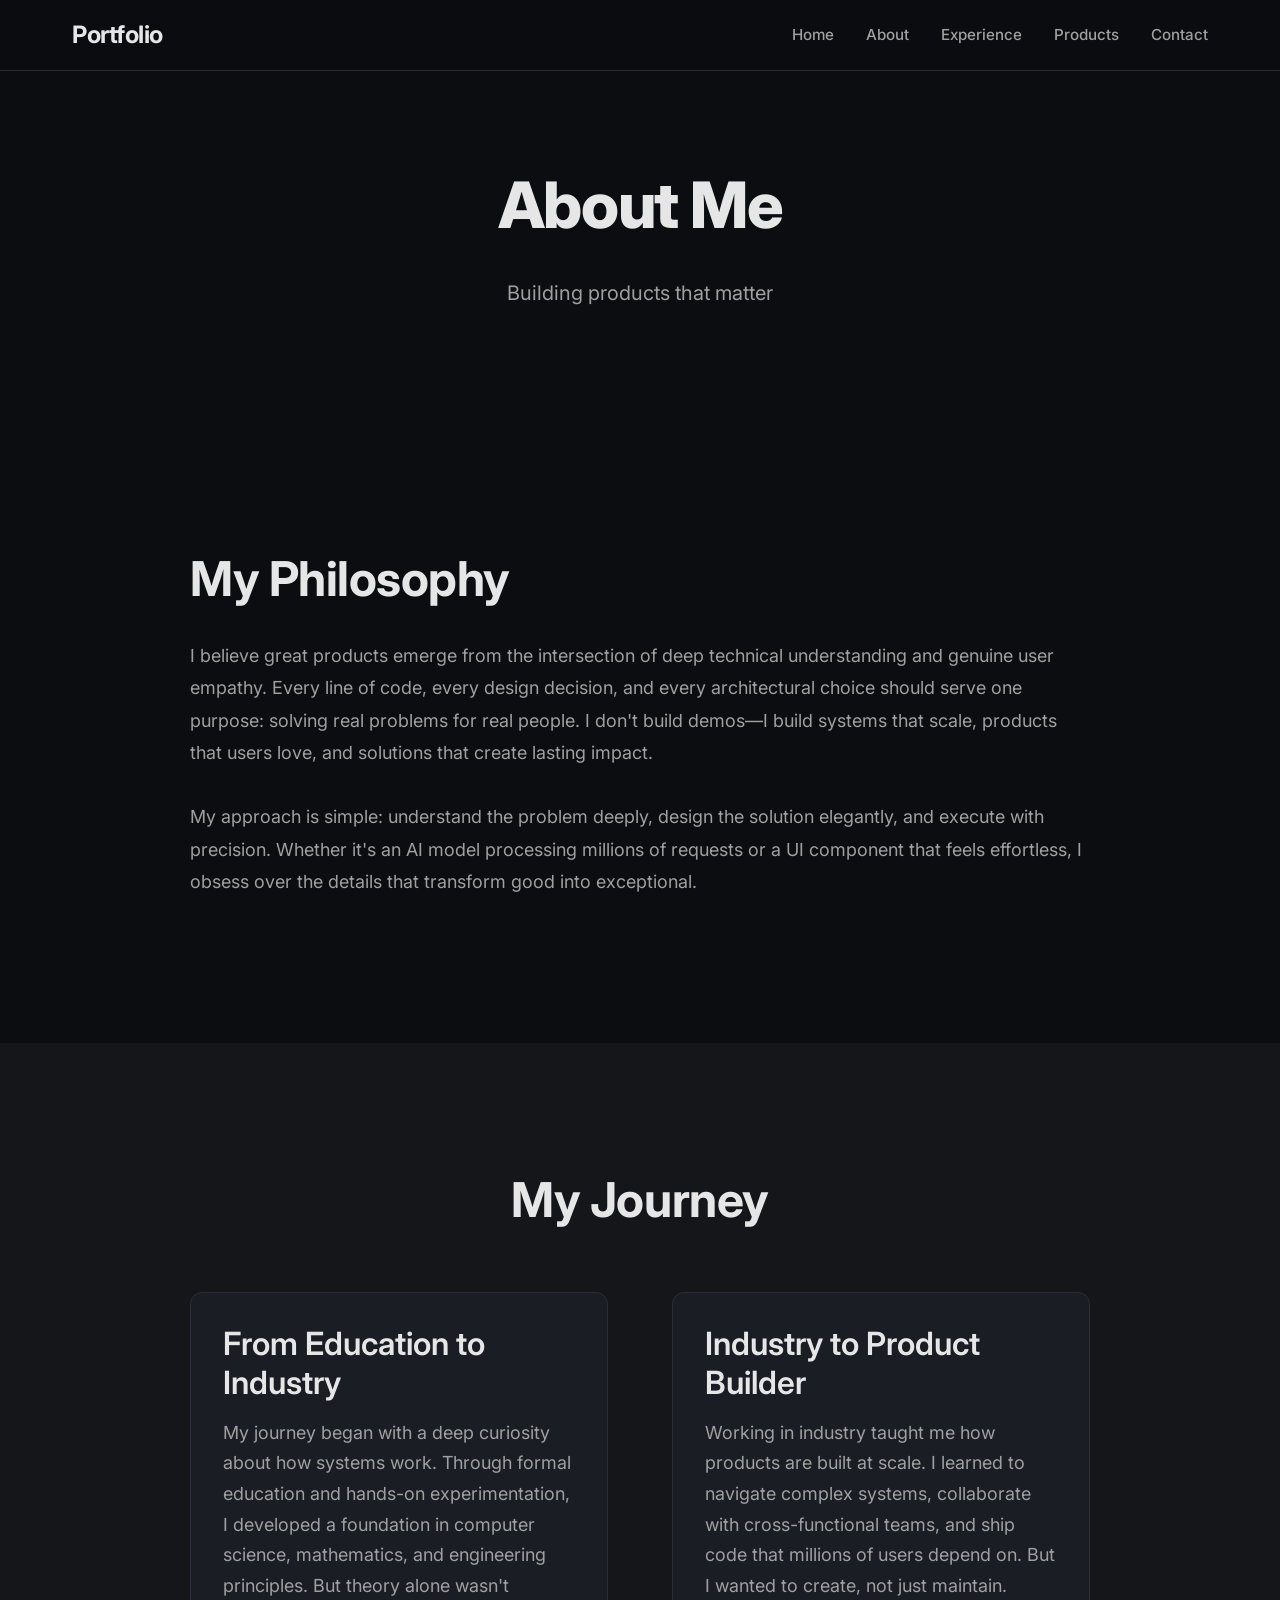
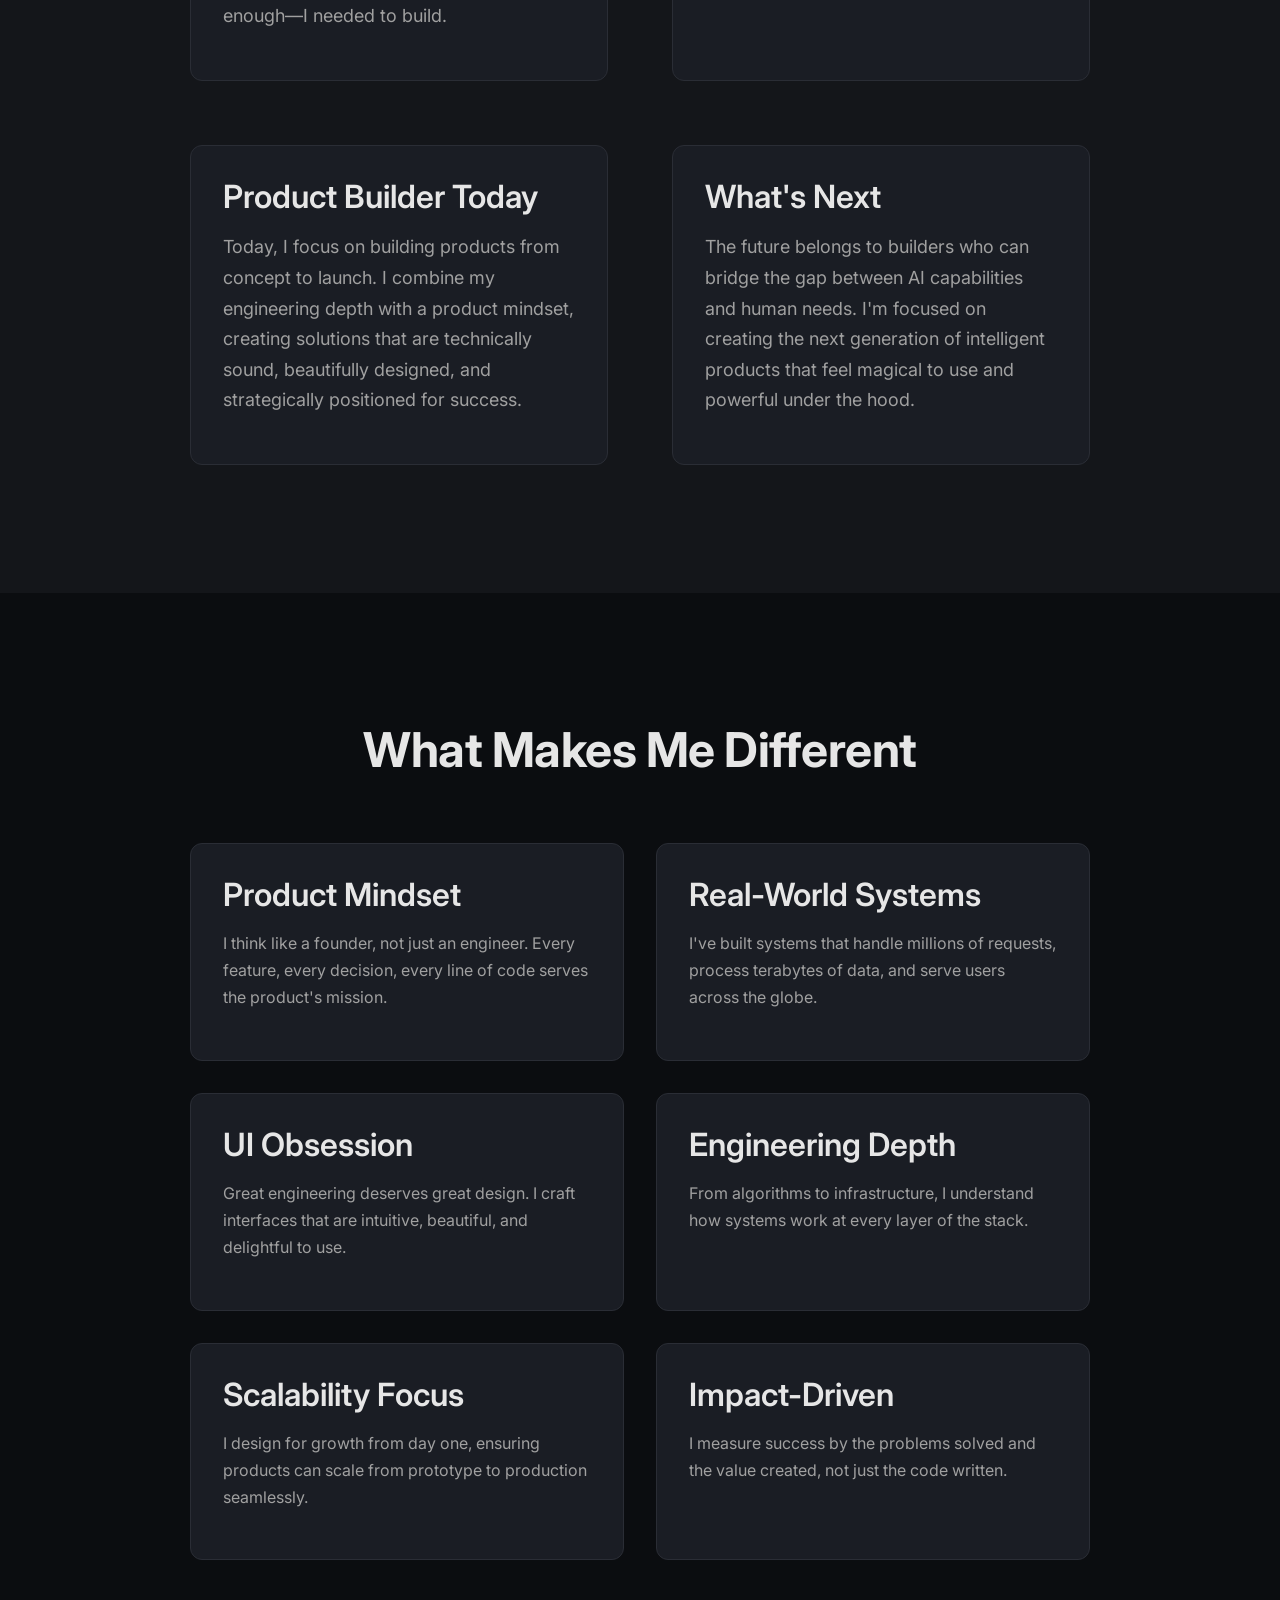
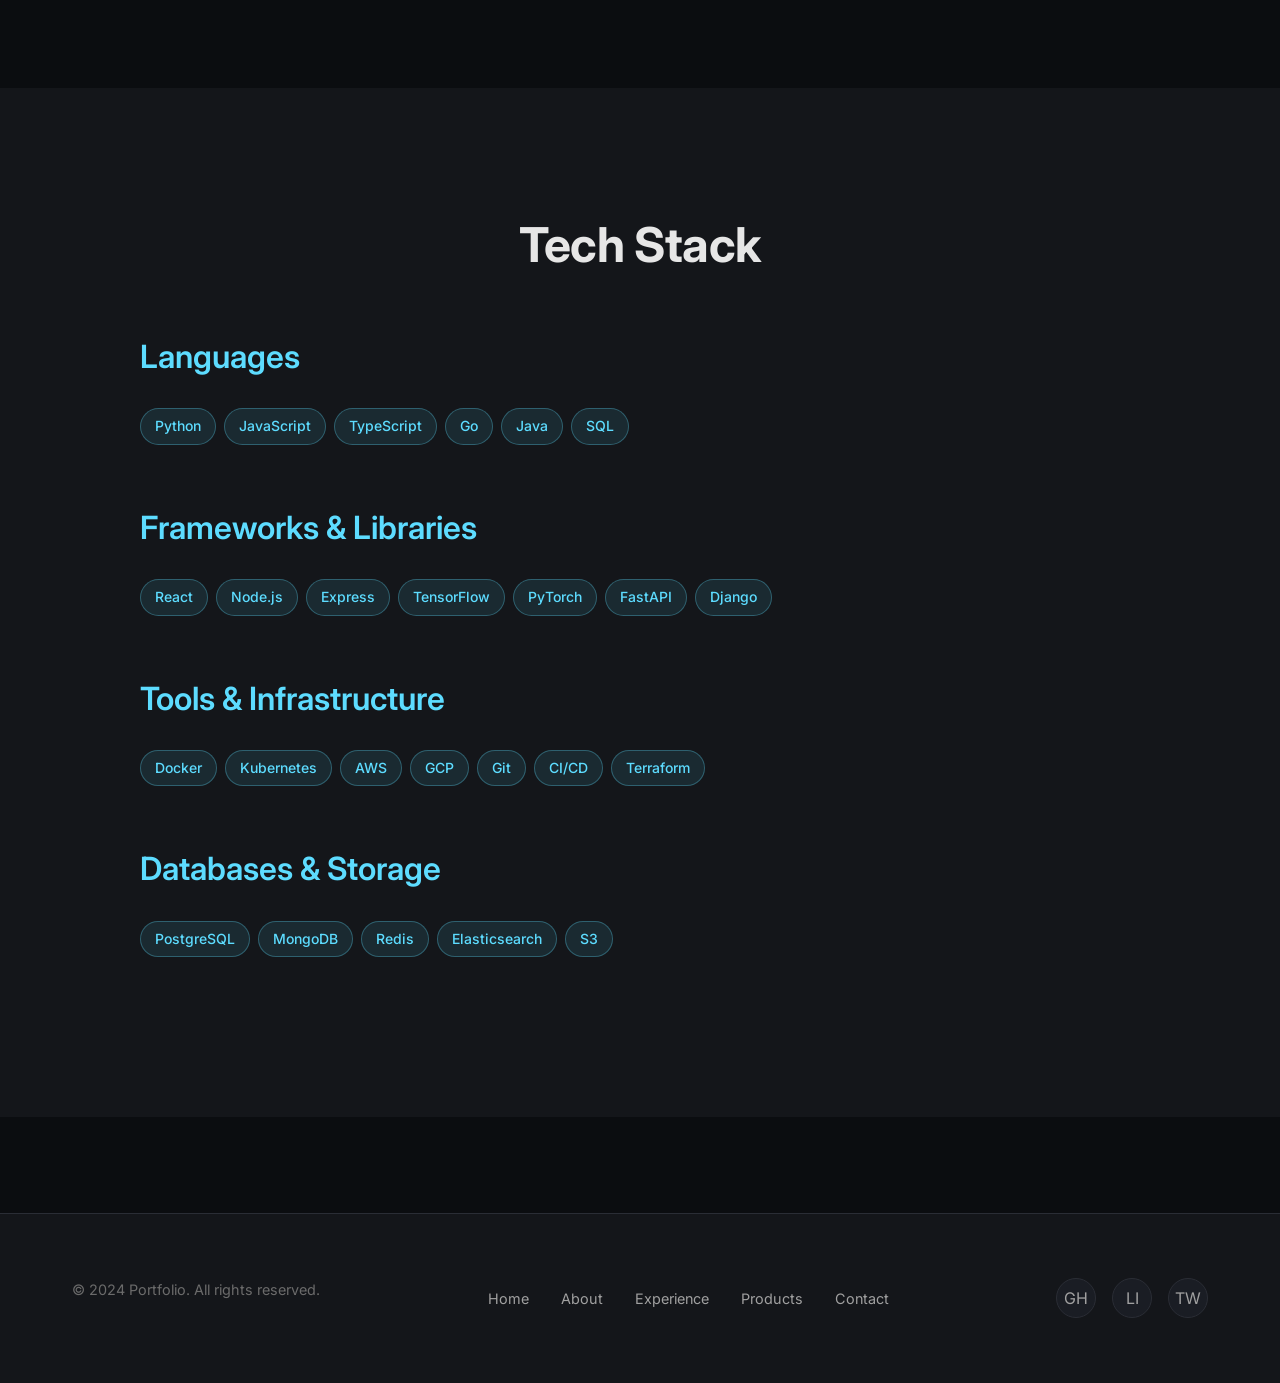
==== about.html @ 1da0c687 "Added MyPortfolio" ====
<!DOCTYPE html>
<html lang="en">
<head>
    <meta charset="UTF-8">
    <meta name="viewport" content="width=device-width, initial-scale=1.0">
    <meta name="description" content="Learn about my journey, philosophy, and what drives me to build exceptional products">
    <title>About Me | Portfolio</title>
    
    <!-- Google Fonts -->
    <link rel="preconnect" href="https://fonts.googleapis.com">
    <link rel="preconnect" href="https://fonts.gstatic.com" crossorigin>
    <link href="https://fonts.googleapis.com/css2?family=Inter:wght@400;500;600;700;800&display=swap" rel="stylesheet">
    
    <!-- CSS -->
    <link rel="stylesheet" href="css/base.css">
    <link rel="stylesheet" href="css/layout.css">
    <link rel="stylesheet" href="css/components.css">
</head>
<body>
    <!-- Navigation -->
    <nav class="navbar">
        <div class="nav-container">
            <a href="index.html" class="logo">Portfolio</a>
            <ul class="nav-links">
                <li><a href="index.html">Home</a></li>
                <li><a href="about.html">About</a></li>
                <li><a href="experience.html">Experience</a></li>
                <li><a href="products.html">Products</a></li>
                <li><a href="contact.html">Contact</a></li>
            </ul>
        </div>
    </nav>

    <!-- Hero -->
    <section style="padding: var(--spacing-xl) 0;">
        <div class="container">
            <div style="max-width: 800px; margin: 0 auto; text-align: center;">
                <h1>About Me</h1>
                <p style="font-size: 1.25rem; margin-top: var(--spacing-md);">Building products that matter</p>
            </div>
        </div>
    </section>

    <!-- Intro -->
    <section>
        <div class="container">
            <div style="max-width: 900px; margin: 0 auto;">
                <h2>My Philosophy</h2>
                <p style="font-size: 1.125rem; line-height: 1.8; margin-top: var(--spacing-md);">
                    I believe great products emerge from the intersection of deep technical understanding and genuine user empathy. Every line of code, every design decision, and every architectural choice should serve one purpose: solving real problems for real people. I don't build demos—I build systems that scale, products that users love, and solutions that create lasting impact.
                </p>
                <p style="font-size: 1.125rem; line-height: 1.8; margin-top: var(--spacing-md);">
                    My approach is simple: understand the problem deeply, design the solution elegantly, and execute with precision. Whether it's an AI model processing millions of requests or a UI component that feels effortless, I obsess over the details that transform good into exceptional.
                </p>
            </div>
        </div>
    </section>

    <!-- Journey -->
    <section style="background-color: var(--bg-secondary);">
        <div class="container">
            <div style="max-width: 900px; margin: 0 auto;">
                <h2 style="text-align: center; margin-bottom: var(--spacing-lg);">My Journey</h2>
                <div class="grid grid-2" style="gap: var(--spacing-lg);">
                    <div class="card">
                        <h3>From Education to Industry</h3>
                        <p style="margin-top: var(--spacing-sm);">My journey began with a deep curiosity about how systems work. Through formal education and hands-on experimentation, I developed a foundation in computer science, mathematics, and engineering principles. But theory alone wasn't enough—I needed to build.</p>
                    </div>
                    <div class="card">
                        <h3>Industry to Product Builder</h3>
                        <p style="margin-top: var(--spacing-sm);">Working in industry taught me how products are built at scale. I learned to navigate complex systems, collaborate with cross-functional teams, and ship code that millions of users depend on. But I wanted to create, not just maintain.</p>
                    </div>
                    <div class="card">
                        <h3>Product Builder Today</h3>
                        <p style="margin-top: var(--spacing-sm);">Today, I focus on building products from concept to launch. I combine my engineering depth with a product mindset, creating solutions that are technically sound, beautifully designed, and strategically positioned for success.</p>
                    </div>
                    <div class="card">
                        <h3>What's Next</h3>
                        <p style="margin-top: var(--spacing-sm);">The future belongs to builders who can bridge the gap between AI capabilities and human needs. I'm focused on creating the next generation of intelligent products that feel magical to use and powerful under the hood.</p>
                    </div>
                </div>
            </div>
        </div>
    </section>

    <!-- What Makes Me Different -->
    <section>
        <div class="container">
            <div style="max-width: 900px; margin: 0 auto;">
                <h2 style="text-align: center; margin-bottom: var(--spacing-lg);">What Makes Me Different</h2>
                <div class="grid grid-3" style="margin-top: var(--spacing-md);">
                    <div class="card">
                        <h3>Product Mindset</h3>
                        <p style="margin-top: var(--spacing-sm); font-size: 1rem;">I think like a founder, not just an engineer. Every feature, every decision, every line of code serves the product's mission.</p>
                    </div>
                    <div class="card">
                        <h3>Real-World Systems</h3>
                        <p style="margin-top: var(--spacing-sm); font-size: 1rem;">I've built systems that handle millions of requests, process terabytes of data, and serve users across the globe.</p>
                    </div>
                    <div class="card">
                        <h3>UI Obsession</h3>
                        <p style="margin-top: var(--spacing-sm); font-size: 1rem;">Great engineering deserves great design. I craft interfaces that are intuitive, beautiful, and delightful to use.</p>
                    </div>
                    <div class="card">
                        <h3>Engineering Depth</h3>
                        <p style="margin-top: var(--spacing-sm); font-size: 1rem;">From algorithms to infrastructure, I understand how systems work at every layer of the stack.</p>
                    </div>
                    <div class="card">
                        <h3>Scalability Focus</h3>
                        <p style="margin-top: var(--spacing-sm); font-size: 1rem;">I design for growth from day one, ensuring products can scale from prototype to production seamlessly.</p>
                    </div>
                    <div class="card">
                        <h3>Impact-Driven</h3>
                        <p style="margin-top: var(--spacing-sm); font-size: 1rem;">I measure success by the problems solved and the value created, not just the code written.</p>
                    </div>
                </div>
            </div>
        </div>
    </section>

    <!-- Tech Stack -->
    <section style="background-color: var(--bg-secondary);">
        <div class="container">
            <div style="max-width: 1000px; margin: 0 auto;">
                <h2 style="text-align: center; margin-bottom: var(--spacing-lg);">Tech Stack</h2>
                
                <div style="margin-bottom: var(--spacing-lg);">
                    <h3 style="margin-bottom: var(--spacing-md); color: var(--accent-primary);">Languages</h3>
                    <div class="badge-group">
                        <span class="badge badge-accent">Python</span>
                        <span class="badge badge-accent">JavaScript</span>
                        <span class="badge badge-accent">TypeScript</span>
                        <span class="badge badge-accent">Go</span>
                        <span class="badge badge-accent">Java</span>
                        <span class="badge badge-accent">SQL</span>
                    </div>
                </div>

                <div style="margin-bottom: var(--spacing-lg);">
                    <h3 style="margin-bottom: var(--spacing-md); color: var(--accent-primary);">Frameworks & Libraries</h3>
                    <div class="badge-group">
                        <span class="badge badge-accent">React</span>
                        <span class="badge badge-accent">Node.js</span>
                        <span class="badge badge-accent">Express</span>
                        <span class="badge badge-accent">TensorFlow</span>
                        <span class="badge badge-accent">PyTorch</span>
                        <span class="badge badge-accent">FastAPI</span>
                        <span class="badge badge-accent">Django</span>
                    </div>
                </div>

                <div style="margin-bottom: var(--spacing-lg);">
                    <h3 style="margin-bottom: var(--spacing-md); color: var(--accent-primary);">Tools & Infrastructure</h3>
                    <div class="badge-group">
                        <span class="badge badge-accent">Docker</span>
                        <span class="badge badge-accent">Kubernetes</span>
                        <span class="badge badge-accent">AWS</span>
                        <span class="badge badge-accent">GCP</span>
                        <span class="badge badge-accent">Git</span>
                        <span class="badge badge-accent">CI/CD</span>
                        <span class="badge badge-accent">Terraform</span>
                    </div>
                </div>

                <div>
                    <h3 style="margin-bottom: var(--spacing-md); color: var(--accent-primary);">Databases & Storage</h3>
                    <div class="badge-group">
                        <span class="badge badge-accent">PostgreSQL</span>
                        <span class="badge badge-accent">MongoDB</span>
                        <span class="badge badge-accent">Redis</span>
                        <span class="badge badge-accent">Elasticsearch</span>
                        <span class="badge badge-accent">S3</span>
                    </div>
                </div>
            </div>
        </div>
    </section>

    <!-- Footer -->
    <footer class="footer">
        <div class="footer-content">
            <p class="footer-text">&copy; 2024 Portfolio. All rights reserved.</p>
            <ul class="footer-links">
                <li><a href="index.html">Home</a></li>
                <li><a href="about.html">About</a></li>
                <li><a href="experience.html">Experience</a></li>
                <li><a href="products.html">Products</a></li>
                <li><a href="contact.html">Contact</a></li>
            </ul>
            <div class="social-icons">
                <a href="#" class="social-icon" aria-label="GitHub">GH</a>
                <a href="#" class="social-icon" aria-label="LinkedIn">LI</a>
                <a href="#" class="social-icon" aria-label="Twitter">TW</a>
            </div>
        </div>
    </footer>
</body>
</html>
---- css/base.css ----
/* ============================================
   BASE STYLES - Reset, Variables, Typography
   ============================================ */

/* CSS Reset */
* {
    margin: 0;
    padding: 0;
    box-sizing: border-box;
}

:root {
    /* Color System */
    --bg-primary: #0b0d10;
    --bg-secondary: #14161a;
    --bg-card: #1a1d24;
    --accent-primary: #5ddcff;
    --accent-hover: #7ee5ff;
    --text-primary: #e6e6e6;
    --text-secondary: #a0a0a0;
    --text-muted: #6b6b6b;
    --border-color: #2a2d35;
    
    /* Typography */
    --font-heading: 'Inter', -apple-system, BlinkMacSystemFont, 'Segoe UI', sans-serif;
    --font-body: 'Inter', -apple-system, BlinkMacSystemFont, 'Segoe UI', sans-serif;
    
    /* Spacing */
    --spacing-xs: 0.5rem;
    --spacing-sm: 1rem;
    --spacing-md: 2rem;
    --spacing-lg: 4rem;
    --spacing-xl: 6rem;
    
    /* Layout */
    --container-max-width: 1200px;
    --section-padding: 8rem 2rem;
    
    /* Transitions */
    --transition-fast: 0.2s ease;
    --transition-base: 0.3s ease;
    --transition-slow: 0.5s ease;
}

/* Typography */
html {
    font-size: 16px;
    scroll-behavior: smooth;
}

body {
    font-family: var(--font-body);
    background-color: var(--bg-primary);
    color: var(--text-primary);
    line-height: 1.6;
    -webkit-font-smoothing: antialiased;
    -moz-osx-font-smoothing: grayscale;
}

h1, h2, h3, h4, h5, h6 {
    font-family: var(--font-heading);
    font-weight: 700;
    line-height: 1.2;
    color: var(--text-primary);
    margin-bottom: var(--spacing-sm);
}

h1 {
    font-size: clamp(2.5rem, 5vw, 4rem);
    font-weight: 800;
    letter-spacing: -0.02em;
}

h2 {
    font-size: clamp(2rem, 4vw, 3rem);
    font-weight: 700;
    letter-spacing: -0.01em;
}

h3 {
    font-size: clamp(1.5rem, 3vw, 2rem);
    font-weight: 600;
}

p {
    font-size: 1.125rem;
    color: var(--text-secondary);
    margin-bottom: var(--spacing-sm);
    line-height: 1.7;
}

a {
    color: var(--accent-primary);
    text-decoration: none;
    transition: color var(--transition-fast);
}

a:hover {
    color: var(--accent-hover);
}

/* Selection */
::selection {
    background-color: var(--accent-primary);
    color: var(--bg-primary);
}

/* Focus States */
:focus-visible {
    outline: 2px solid var(--accent-primary);
    outline-offset: 4px;
}

/* Scrollbar */
::-webkit-scrollbar {
    width: 10px;
}

::-webkit-scrollbar-track {
    background: var(--bg-secondary);
}

::-webkit-scrollbar-thumb {
    background: var(--border-color);
    border-radius: 5px;
}

::-webkit-scrollbar-thumb:hover {
    background: var(--text-muted);
}
---- css/layout.css ----
/* ============================================
   LAYOUT - Grid, Sections, Spacing
   ============================================ */

/* Container */
.container {
    max-width: var(--container-max-width);
    margin: 0 auto;
    padding: 0 var(--spacing-md);
}

.container-wide {
    max-width: 1400px;
    margin: 0 auto;
    padding: 0 var(--spacing-md);
}

/* Section Spacing */
section {
    padding: var(--section-padding);
}

.section-header {
    text-align: center;
    margin-bottom: var(--spacing-lg);
}

.section-header h2 {
    margin-bottom: var(--spacing-sm);
}

.section-header p {
    font-size: 1.25rem;
    max-width: 600px;
    margin: 0 auto;
    color: var(--text-secondary);
}

/* Grid Systems */
.grid {
    display: grid;
    gap: var(--spacing-md);
}

.grid-2 {
    grid-template-columns: repeat(auto-fit, minmax(300px, 1fr));
}

.grid-3 {
    grid-template-columns: repeat(auto-fit, minmax(280px, 1fr));
}

.grid-4 {
    grid-template-columns: repeat(auto-fit, minmax(250px, 1fr));
}

/* Flex Utilities */
.flex {
    display: flex;
}

.flex-center {
    display: flex;
    align-items: center;
    justify-content: center;
}

.flex-between {
    display: flex;
    align-items: center;
    justify-content: space-between;
}

.flex-column {
    flex-direction: column;
}

.flex-wrap {
    flex-wrap: wrap;
}

/* Spacing Utilities */
.mt-sm { margin-top: var(--spacing-sm); }
.mt-md { margin-top: var(--spacing-md); }
.mt-lg { margin-top: var(--spacing-lg); }
.mb-sm { margin-bottom: var(--spacing-sm); }
.mb-md { margin-bottom: var(--spacing-md); }
.mb-lg { margin-bottom: var(--spacing-lg); }

/* Responsive */
@media (max-width: 768px) {
    :root {
        --section-padding: 4rem 1.5rem;
    }
    
    .container {
        padding: 0 var(--spacing-sm);
    }
    
    .grid-2,
    .grid-3,
    .grid-4 {
        grid-template-columns: 1fr;
    }
}
---- css/components.css ----
/* ============================================
   COMPONENTS - Cards, Buttons, Nav, Footer
   ============================================ */

/* Navigation */
.navbar {
    position: sticky;
    top: 0;
    background-color: rgba(11, 13, 16, 0.9);
    backdrop-filter: blur(10px);
    border-bottom: 1px solid var(--border-color);
    z-index: 1000;
    padding: var(--spacing-sm) 0;
}

.nav-container {
    max-width: var(--container-max-width);
    margin: 0 auto;
    padding: 0 var(--spacing-md);
    display: flex;
    align-items: center;
    justify-content: space-between;
}

.logo {
    font-size: 1.5rem;
    font-weight: 700;
    color: var(--text-primary);
    letter-spacing: -0.02em;
}

.nav-links {
    display: flex;
    gap: var(--spacing-md);
    list-style: none;
    align-items: center;
}

.nav-links a {
    color: var(--text-secondary);
    font-size: 0.95rem;
    font-weight: 500;
    transition: color var(--transition-fast);
    position: relative;
}

.nav-links a::after {
    content: '';
    position: absolute;
    bottom: -4px;
    left: 0;
    width: 0;
    height: 2px;
    background-color: var(--accent-primary);
    transition: width var(--transition-base);
}

.nav-links a:hover {
    color: var(--text-primary);
}

.nav-links a:hover::after {
    width: 100%;
}

/* Buttons */
.btn {
    display: inline-block;
    padding: 0.875rem 2rem;
    font-size: 1rem;
    font-weight: 600;
    border-radius: 6px;
    transition: all var(--transition-base);
    cursor: pointer;
    border: none;
    font-family: var(--font-heading);
}

.btn-primary {
    background-color: var(--accent-primary);
    color: var(--bg-primary);
}

.btn-primary:hover {
    background-color: var(--accent-hover);
    transform: translateY(-2px);
    box-shadow: 0 8px 20px rgba(93, 220, 255, 0.3);
}

.btn-secondary {
    background-color: transparent;
    color: var(--accent-primary);
    border: 2px solid var(--accent-primary);
}

.btn-secondary:hover {
    background-color: var(--accent-primary);
    color: var(--bg-primary);
    transform: translateY(-2px);
}

.btn-group {
    display: flex;
    gap: var(--spacing-sm);
    flex-wrap: wrap;
}

/* Cards */
.card {
    background-color: var(--bg-card);
    border: 1px solid var(--border-color);
    border-radius: 12px;
    padding: var(--spacing-md);
    transition: all var(--transition-base);
}

.card:hover {
    transform: translateY(-4px);
    border-color: var(--accent-primary);
    box-shadow: 0 12px 40px rgba(0, 0, 0, 0.4);
}

.card-header {
    margin-bottom: var(--spacing-sm);
}

.card-title {
    font-size: 1.5rem;
    margin-bottom: var(--spacing-xs);
    color: var(--text-primary);
}

.card-subtitle {
    font-size: 0.95rem;
    color: var(--text-muted);
    margin-bottom: var(--spacing-sm);
}

.card-body {
    color: var(--text-secondary);
    margin-bottom: var(--spacing-md);
}

.card-footer {
    display: flex;
    align-items: center;
    gap: var(--spacing-sm);
    flex-wrap: wrap;
}

/* Product Card */
.product-card {
    background-color: var(--bg-card);
    border: 1px solid var(--border-color);
    border-radius: 16px;
    padding: var(--spacing-md);
    transition: all var(--transition-base);
    cursor: pointer;
    height: 100%;
    display: flex;
    flex-direction: column;
}

.product-card:hover {
    transform: translateY(-6px);
    border-color: var(--accent-primary);
    box-shadow: 0 16px 48px rgba(93, 220, 255, 0.15);
}

.product-card-header {
    margin-bottom: var(--spacing-md);
}

.product-card-title {
    font-size: 1.75rem;
    margin-bottom: var(--spacing-xs);
    color: var(--text-primary);
}

.product-card-description {
    font-size: 1rem;
    color: var(--text-secondary);
    line-height: 1.6;
    margin-bottom: var(--spacing-md);
    flex-grow: 1;
}

/* Badges */
.badge {
    display: inline-block;
    padding: 0.375rem 0.875rem;
    font-size: 0.875rem;
    font-weight: 500;
    border-radius: 20px;
    background-color: var(--bg-secondary);
    color: var(--text-secondary);
    border: 1px solid var(--border-color);
}

.badge-accent {
    background-color: rgba(93, 220, 255, 0.1);
    color: var(--accent-primary);
    border-color: rgba(93, 220, 255, 0.3);
}

.badge-group {
    display: flex;
    gap: var(--spacing-xs);
    flex-wrap: wrap;
    margin-bottom: var(--spacing-md);
}

/* Footer */
.footer {
    background-color: var(--bg-secondary);
    border-top: 1px solid var(--border-color);
    padding: var(--spacing-lg) 0;
    margin-top: var(--spacing-xl);
}

.footer-content {
    max-width: var(--container-max-width);
    margin: 0 auto;
    padding: 0 var(--spacing-md);
    display: flex;
    justify-content: space-between;
    align-items: center;
    flex-wrap: wrap;
    gap: var(--spacing-md);
}

.footer-links {
    display: flex;
    gap: var(--spacing-md);
    list-style: none;
}

.footer-links a {
    color: var(--text-secondary);
    font-size: 0.9rem;
    transition: color var(--transition-fast);
}

.footer-links a:hover {
    color: var(--accent-primary);
}

.footer-text {
    color: var(--text-muted);
    font-size: 0.9rem;
}

/* Social Icons */
.social-icons {
    display: flex;
    gap: var(--spacing-sm);
}

.social-icon {
    width: 40px;
    height: 40px;
    display: flex;
    align-items: center;
    justify-content: center;
    border-radius: 50%;
    background-color: var(--bg-card);
    border: 1px solid var(--border-color);
    color: var(--text-secondary);
    transition: all var(--transition-fast);
}

.social-icon:hover {
    color: var(--accent-primary);
    border-color: var(--accent-primary);
    transform: translateY(-2px);
}

/* Responsive */
@media (max-width: 768px) {
    .nav-links {
        gap: var(--spacing-sm);
    }
    
    .nav-links a {
        font-size: 0.85rem;
    }
    
    .btn {
        padding: 0.75rem 1.5rem;
        font-size: 0.9rem;
    }
    
    .footer-content {
        flex-direction: column;
        text-align: center;
    }
}
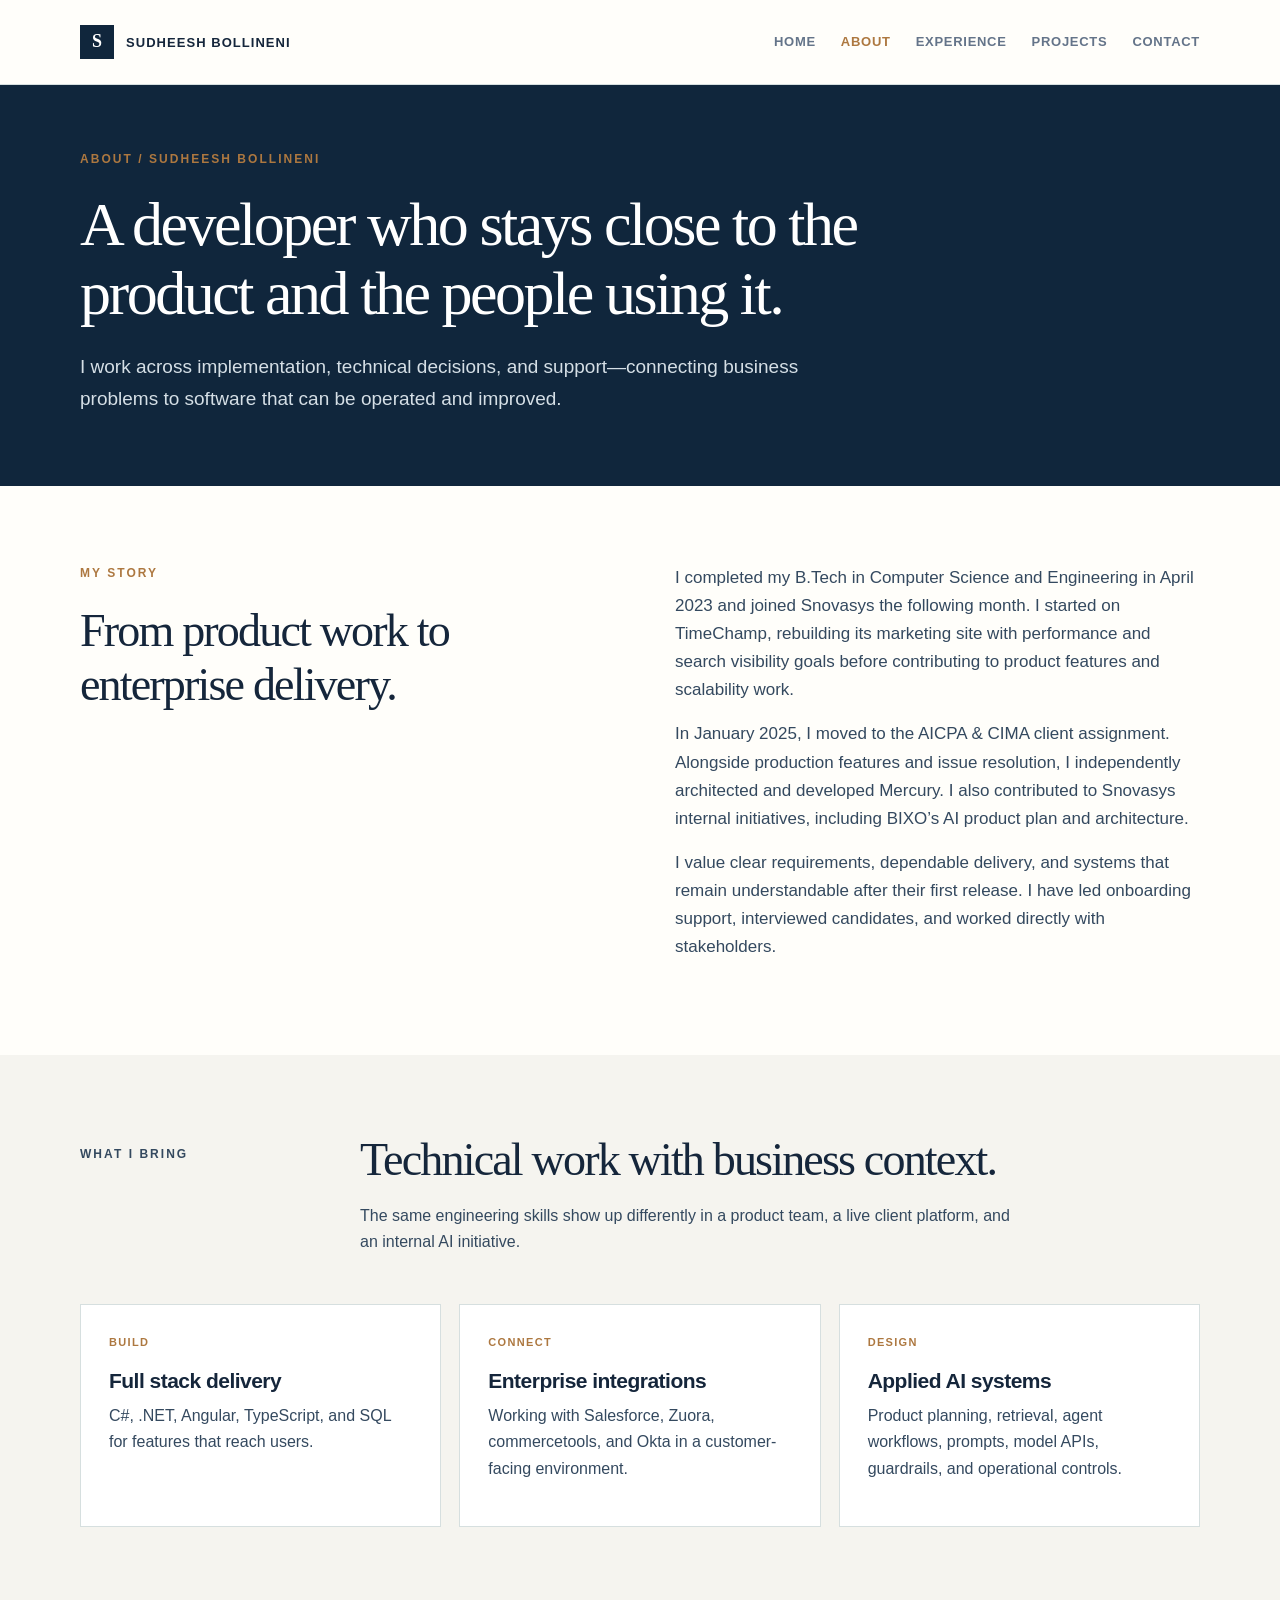
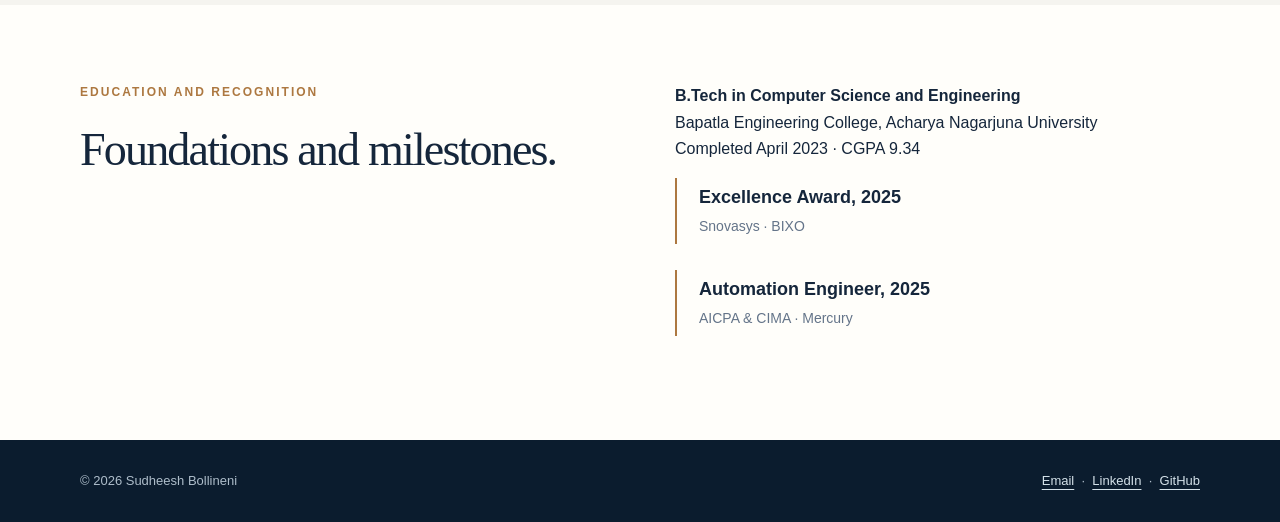
==== commit 45102e2f: "Restore multi-page portfolio with shared editorial styling" ====
--- a/about.html
+++ b/about.html
@@ -1,199 +1,8 @@
-<!DOCTYPE html>
-<html lang="en">
-<head>
-    <meta charset="UTF-8">
-    <meta name="viewport" content="width=device-width, initial-scale=1.0">
-    <meta name="description" content="Learn about my journey, philosophy, and what drives me to build exceptional products">
-    <title>About Me | Portfolio</title>
-    
-    <!-- Google Fonts -->
-    <link rel="preconnect" href="https://fonts.googleapis.com">
-    <link rel="preconnect" href="https://fonts.gstatic.com" crossorigin>
-    <link href="https://fonts.googleapis.com/css2?family=Inter:wght@400;500;600;700;800&display=swap" rel="stylesheet">
-    
-    <!-- CSS -->
-    <link rel="stylesheet" href="css/base.css">
-    <link rel="stylesheet" href="css/layout.css">
-    <link rel="stylesheet" href="css/components.css">
-</head>
-<body>
-    <!-- Navigation -->
-    <nav class="navbar">
-        <div class="nav-container">
-            <a href="index.html" class="logo">Portfolio</a>
-            <ul class="nav-links">
-                <li><a href="index.html">Home</a></li>
-                <li><a href="about.html">About</a></li>
-                <li><a href="experience.html">Experience</a></li>
-                <li><a href="products.html">Products</a></li>
-                <li><a href="contact.html">Contact</a></li>
-            </ul>
-        </div>
-    </nav>
-
-    <!-- Hero -->
-    <section style="padding: var(--spacing-xl) 0;">
-        <div class="container">
-            <div style="max-width: 800px; margin: 0 auto; text-align: center;">
-                <h1>About Me</h1>
-                <p style="font-size: 1.25rem; margin-top: var(--spacing-md);">Building products that matter</p>
-            </div>
-        </div>
-    </section>
-
-    <!-- Intro -->
-    <section>
-        <div class="container">
-            <div style="max-width: 900px; margin: 0 auto;">
-                <h2>My Philosophy</h2>
-                <p style="font-size: 1.125rem; line-height: 1.8; margin-top: var(--spacing-md);">
-                    I believe great products emerge from the intersection of deep technical understanding and genuine user empathy. Every line of code, every design decision, and every architectural choice should serve one purpose: solving real problems for real people. I don't build demos—I build systems that scale, products that users love, and solutions that create lasting impact.
-                </p>
-                <p style="font-size: 1.125rem; line-height: 1.8; margin-top: var(--spacing-md);">
-                    My approach is simple: understand the problem deeply, design the solution elegantly, and execute with precision. Whether it's an AI model processing millions of requests or a UI component that feels effortless, I obsess over the details that transform good into exceptional.
-                </p>
-            </div>
-        </div>
-    </section>
-
-    <!-- Journey -->
-    <section style="background-color: var(--bg-secondary);">
-        <div class="container">
-            <div style="max-width: 900px; margin: 0 auto;">
-                <h2 style="text-align: center; margin-bottom: var(--spacing-lg);">My Journey</h2>
-                <div class="grid grid-2" style="gap: var(--spacing-lg);">
-                    <div class="card">
-                        <h3>From Education to Industry</h3>
-                        <p style="margin-top: var(--spacing-sm);">My journey began with a deep curiosity about how systems work. Through formal education and hands-on experimentation, I developed a foundation in computer science, mathematics, and engineering principles. But theory alone wasn't enough—I needed to build.</p>
-                    </div>
-                    <div class="card">
-                        <h3>Industry to Product Builder</h3>
-                        <p style="margin-top: var(--spacing-sm);">Working in industry taught me how products are built at scale. I learned to navigate complex systems, collaborate with cross-functional teams, and ship code that millions of users depend on. But I wanted to create, not just maintain.</p>
-                    </div>
-                    <div class="card">
-                        <h3>Product Builder Today</h3>
-                        <p style="margin-top: var(--spacing-sm);">Today, I focus on building products from concept to launch. I combine my engineering depth with a product mindset, creating solutions that are technically sound, beautifully designed, and strategically positioned for success.</p>
-                    </div>
-                    <div class="card">
-                        <h3>What's Next</h3>
-                        <p style="margin-top: var(--spacing-sm);">The future belongs to builders who can bridge the gap between AI capabilities and human needs. I'm focused on creating the next generation of intelligent products that feel magical to use and powerful under the hood.</p>
-                    </div>
-                </div>
-            </div>
-        </div>
-    </section>
-
-    <!-- What Makes Me Different -->
-    <section>
-        <div class="container">
-            <div style="max-width: 900px; margin: 0 auto;">
-                <h2 style="text-align: center; margin-bottom: var(--spacing-lg);">What Makes Me Different</h2>
-                <div class="grid grid-3" style="margin-top: var(--spacing-md);">
-                    <div class="card">
-                        <h3>Product Mindset</h3>
-                        <p style="margin-top: var(--spacing-sm); font-size: 1rem;">I think like a founder, not just an engineer. Every feature, every decision, every line of code serves the product's mission.</p>
-                    </div>
-                    <div class="card">
-                        <h3>Real-World Systems</h3>
-                        <p style="margin-top: var(--spacing-sm); font-size: 1rem;">I've built systems that handle millions of requests, process terabytes of data, and serve users across the globe.</p>
-                    </div>
-                    <div class="card">
-                        <h3>UI Obsession</h3>
-                        <p style="margin-top: var(--spacing-sm); font-size: 1rem;">Great engineering deserves great design. I craft interfaces that are intuitive, beautiful, and delightful to use.</p>
-                    </div>
-                    <div class="card">
-                        <h3>Engineering Depth</h3>
-                        <p style="margin-top: var(--spacing-sm); font-size: 1rem;">From algorithms to infrastructure, I understand how systems work at every layer of the stack.</p>
-                    </div>
-                    <div class="card">
-                        <h3>Scalability Focus</h3>
-                        <p style="margin-top: var(--spacing-sm); font-size: 1rem;">I design for growth from day one, ensuring products can scale from prototype to production seamlessly.</p>
-                    </div>
-                    <div class="card">
-                        <h3>Impact-Driven</h3>
-                        <p style="margin-top: var(--spacing-sm); font-size: 1rem;">I measure success by the problems solved and the value created, not just the code written.</p>
-                    </div>
-                </div>
-            </div>
-        </div>
-    </section>
-
-    <!-- Tech Stack -->
-    <section style="background-color: var(--bg-secondary);">
-        <div class="container">
-            <div style="max-width: 1000px; margin: 0 auto;">
-                <h2 style="text-align: center; margin-bottom: var(--spacing-lg);">Tech Stack</h2>
-                
-                <div style="margin-bottom: var(--spacing-lg);">
-                    <h3 style="margin-bottom: var(--spacing-md); color: var(--accent-primary);">Languages</h3>
-                    <div class="badge-group">
-                        <span class="badge badge-accent">Python</span>
-                        <span class="badge badge-accent">JavaScript</span>
-                        <span class="badge badge-accent">TypeScript</span>
-                        <span class="badge badge-accent">Go</span>
-                        <span class="badge badge-accent">Java</span>
-                        <span class="badge badge-accent">SQL</span>
-                    </div>
-                </div>
-
-                <div style="margin-bottom: var(--spacing-lg);">
-                    <h3 style="margin-bottom: var(--spacing-md); color: var(--accent-primary);">Frameworks & Libraries</h3>
-                    <div class="badge-group">
-                        <span class="badge badge-accent">React</span>
-                        <span class="badge badge-accent">Node.js</span>
-                        <span class="badge badge-accent">Express</span>
-                        <span class="badge badge-accent">TensorFlow</span>
-                        <span class="badge badge-accent">PyTorch</span>
-                        <span class="badge badge-accent">FastAPI</span>
-                        <span class="badge badge-accent">Django</span>
-                    </div>
-                </div>
-
-                <div style="margin-bottom: var(--spacing-lg);">
-                    <h3 style="margin-bottom: var(--spacing-md); color: var(--accent-primary);">Tools & Infrastructure</h3>
-                    <div class="badge-group">
-                        <span class="badge badge-accent">Docker</span>
-                        <span class="badge badge-accent">Kubernetes</span>
-                        <span class="badge badge-accent">AWS</span>
-                        <span class="badge badge-accent">GCP</span>
-                        <span class="badge badge-accent">Git</span>
-                        <span class="badge badge-accent">CI/CD</span>
-                        <span class="badge badge-accent">Terraform</span>
-                    </div>
-                </div>
-
-                <div>
-                    <h3 style="margin-bottom: var(--spacing-md); color: var(--accent-primary);">Databases & Storage</h3>
-                    <div class="badge-group">
-                        <span class="badge badge-accent">PostgreSQL</span>
-                        <span class="badge badge-accent">MongoDB</span>
-                        <span class="badge badge-accent">Redis</span>
-                        <span class="badge badge-accent">Elasticsearch</span>
-                        <span class="badge badge-accent">S3</span>
-                    </div>
-                </div>
-            </div>
-        </div>
-    </section>
-
-    <!-- Footer -->
-    <footer class="footer">
-        <div class="footer-content">
-            <p class="footer-text">&copy; 2024 Portfolio. All rights reserved.</p>
-            <ul class="footer-links">
-                <li><a href="index.html">Home</a></li>
-                <li><a href="about.html">About</a></li>
-                <li><a href="experience.html">Experience</a></li>
-                <li><a href="products.html">Products</a></li>
-                <li><a href="contact.html">Contact</a></li>
-            </ul>
-            <div class="social-icons">
-                <a href="#" class="social-icon" aria-label="GitHub">GH</a>
-                <a href="#" class="social-icon" aria-label="LinkedIn">LI</a>
-                <a href="#" class="social-icon" aria-label="Twitter">TW</a>
-            </div>
-        </div>
-    </footer>
-</body>
-</html>
-
+<!doctype html>
+<html lang="en"><head><meta charset="utf-8"><meta name="viewport" content="width=device-width,initial-scale=1"><meta name="theme-color" content="#10263c"><meta name="description" content=".NET full stack developer and applied AI product builder"><title>About | Sudheesh Bollineni</title><link rel="stylesheet" href="css/site.css"></head>
+<body><a class="skip" href="#main">Skip to content</a><header class="topbar"><div class="container topbar-inner"><a class="brand" href="index.html"><span class="brand-mark">S</span>Sudheesh Bollineni</a><nav class="nav" aria-label="Main navigation"><a href="index.html">Home</a><a href="about.html" aria-current="page">About</a><a href="experience.html">Experience</a><a href="products.html">Projects</a><a href="contact.html">Contact</a></nav></div></header><main id="main">
+<section class="subhero"><div class="container"><p class="eyebrow">About / Sudheesh Bollineni</p><h1>A developer who stays close to the product and the people using it.</h1><p class="lead">I work across implementation, technical decisions, and support—connecting business problems to software that can be operated and improved.</p></div></section>
+<section class="section alt"><div class="container split"><div><p class="eyebrow">My story</p><h2>From product work to enterprise delivery.</h2></div><div class="prose"><p>I completed my B.Tech in Computer Science and Engineering in April 2023 and joined Snovasys the following month. I started on TimeChamp, rebuilding its marketing site with performance and search visibility goals before contributing to product features and scalability work.</p><p>In January 2025, I moved to the AICPA &amp; CIMA client assignment. Alongside production features and issue resolution, I independently architected and developed Mercury. I also contributed to Snovasys internal initiatives, including BIXO’s AI product plan and architecture.</p><p>I value clear requirements, dependable delivery, and systems that remain understandable after their first release. I have led onboarding support, interviewed candidates, and worked directly with stakeholders.</p></div></div></section>
+<section class="section"><div class="container"><div class="section-header"><p class="eyebrow">What I bring</p><div><h2>Technical work with business context.</h2><p>The same engineering skills show up differently in a product team, a live client platform, and an internal AI initiative.</p></div></div><div class="grid-3"><div class="card"><p class="meta">Build</p><h3>Full stack delivery</h3><p>C#, .NET, Angular, TypeScript, and SQL for features that reach users.</p></div><div class="card"><p class="meta">Connect</p><h3>Enterprise integrations</h3><p>Working with Salesforce, Zuora, commercetools, and Okta in a customer-facing environment.</p></div><div class="card"><p class="meta">Design</p><h3>Applied AI systems</h3><p>Product planning, retrieval, agent workflows, prompts, model APIs, guardrails, and operational controls.</p></div></div></div></section>
+<section class="section alt"><div class="container split"><div><p class="eyebrow">Education and recognition</p><h2>Foundations and milestones.</h2></div><div><p><strong>B.Tech in Computer Science and Engineering</strong><br>Bapatla Engineering College, Acharya Nagarjuna University<br>Completed April 2023 · CGPA 9.34</p><div class="award"><strong>Excellence Award, 2025</strong><span>Snovasys · BIXO</span></div><div class="award"><strong>Automation Engineer, 2025</strong><span>AICPA &amp; CIMA · Mercury</span></div></div></div></section></main>
+<footer class="footer"><div class="container"><span>© 2026 Sudheesh Bollineni</span><span><a href="mailto:sudheeshbollineni34@gmail.com">Email</a> &nbsp;·&nbsp; <a href="https://www.linkedin.com/in/sudheesh-bollineni-a47b39232/">LinkedIn</a> &nbsp;·&nbsp; <a href="https://github.com/SudheeshBollineni/MyPortfolio">GitHub</a></span></div></footer></body></html>
--- a/css/site.css
+++ b/css/site.css
@@ -0,0 +1,25 @@
+:root{--ink:#15263b;--ink-2:#34495f;--muted:#647489;--line:#d6dfdf;--paper:#fffefa;--canvas:#f5f4ef;--gold:#ad7840;--gold-light:#e9d8bf;--navy:#10263c}
+*{box-sizing:border-box}html{scroll-behavior:smooth}body{margin:0;background:var(--canvas);color:var(--ink);font:16px/1.65 "Segoe UI",Arial,sans-serif}
+a{color:inherit;text-underline-offset:4px}a:hover{color:var(--gold)}a:focus-visible{outline:3px solid var(--gold);outline-offset:4px}
+.container{width:min(1120px,calc(100% - 64px));margin:auto}.skip{position:absolute;left:-9999px;top:10px;background:#fff;padding:10px;z-index:20}.skip:focus{left:10px}
+.topbar{background:var(--paper);border-bottom:1px solid var(--line)}.topbar-inner{min-height:84px;display:flex;align-items:center;justify-content:space-between;gap:36px}
+.brand{text-decoration:none;font-weight:750;letter-spacing:.08em;text-transform:uppercase;font-size:13px;white-space:nowrap}.brand-mark{display:inline-grid;place-items:center;width:34px;height:34px;background:var(--navy);color:#fff;margin-right:12px;letter-spacing:0;font-family:Georgia,serif;font-size:18px}
+.nav{display:flex;flex-wrap:wrap;gap:8px 25px}.nav a{text-decoration:none;font-size:13px;font-weight:700;color:var(--muted);text-transform:uppercase;letter-spacing:.055em}.nav a[aria-current="page"],.nav a:hover{color:var(--gold)}
+.eyebrow{margin:0 0 20px;font-size:12px;font-weight:800;letter-spacing:.17em;text-transform:uppercase;color:var(--gold)}
+h1,h2,h3,p{margin-top:0}h1,h2,.display{font-family:Georgia,"Times New Roman",serif;font-weight:400;letter-spacing:-.04em}h1{font-size:clamp(42px,6vw,76px);line-height:1.11;margin-bottom:24px}h2{font-size:clamp(30px,3.6vw,47px);line-height:1.17;margin-bottom:16px}h3{font-size:21px;line-height:1.3;letter-spacing:-.025em;margin-bottom:9px}p{margin-bottom:16px}.lead{font-size:19px;line-height:1.68;color:var(--ink-2);max-width:740px}.small{font-size:14px;color:var(--muted)}
+.hero{padding:88px 0 92px;background:var(--navy);color:#fff;position:relative;overflow:hidden}.hero:after{content:"";position:absolute;width:420px;height:420px;right:-100px;top:-150px;border:1px solid rgba(233,216,191,.18);border-radius:50%;box-shadow:0 0 0 70px rgba(233,216,191,.025),0 0 0 140px rgba(233,216,191,.018);pointer-events:none}.hero .lead{color:#d5dfe6}.hero h1{max-width:860px}.hero .eyebrow{color:#ddb37d}
+.subhero{padding:65px 0 55px;background:var(--navy);color:#fff}.subhero h1{font-size:clamp(40px,5vw,62px);max-width:860px}.subhero p.lead{color:#d5dfe6}
+.button-row{display:flex;flex-wrap:wrap;gap:12px;margin-top:30px}.button{display:inline-block;padding:12px 20px;border:1px solid var(--gold-light);text-decoration:none;font-size:13px;font-weight:750;letter-spacing:.06em;text-transform:uppercase}.button.primary{background:var(--gold-light);color:var(--navy)}.button.secondary{color:#fff}.button.dark{border-color:var(--navy);color:var(--navy)}
+.section{padding:78px 0}.section.alt{background:var(--paper)}.section-header{display:grid;grid-template-columns:230px 1fr;gap:50px;margin-bottom:32px}.section-header .eyebrow{margin-top:12px}.section-header p{max-width:670px;color:var(--ink-2)}
+.rule{border-top:1px solid var(--line)}.grid-2{display:grid;grid-template-columns:repeat(2,minmax(0,1fr));gap:22px}.grid-3{display:grid;grid-template-columns:repeat(3,minmax(0,1fr));gap:18px}
+.card{background:#fff;border:1px solid var(--line);padding:28px;min-height:220px;display:flex;flex-direction:column}.card .meta{margin:0 0 16px;color:var(--gold);font-size:11px;font-weight:800;text-transform:uppercase;letter-spacing:.12em}.card p{color:var(--ink-2)}.card .text-link{margin-top:auto;padding-top:12px;font-size:13px;font-weight:750;text-decoration:none;color:var(--navy)}.card .text-link:after{content:"  →";color:var(--gold)}
+.stat-row{display:grid;grid-template-columns:repeat(3,1fr);border:1px solid rgba(255,255,255,.23);margin-top:60px}.stat{padding:24px 29px;border-right:1px solid rgba(255,255,255,.23)}.stat:last-child{border-right:0}.stat strong{display:block;font-family:Georgia,serif;font-size:34px;line-height:1.15;font-weight:400}.stat span{color:#c9d4dd;font-size:12px;text-transform:uppercase;letter-spacing:.1em}
+.split{display:grid;grid-template-columns:1fr 1fr;gap:70px;align-items:start}.prose{max-width:800px}.prose p{font-size:17px;color:var(--ink-2)}.list{padding-left:20px;color:var(--ink-2)}.list li{margin-bottom:10px}
+.timeline{border-top:1px solid var(--line)}.timeline-item{display:grid;grid-template-columns:220px 1fr;gap:38px;padding:30px 0;border-bottom:1px solid var(--line)}.timeline-item .when{font-size:13px;font-weight:750;letter-spacing:.04em;color:var(--gold);text-transform:uppercase}.timeline-item h3{margin-bottom:4px}.timeline-item p{max-width:760px;color:var(--ink-2)}
+.case{padding:36px 0;border-top:1px solid var(--line);display:grid;grid-template-columns:245px 1fr;gap:50px}.case:last-child{border-bottom:1px solid var(--line)}.case .meta{font-size:12px;font-weight:750;color:var(--gold);text-transform:uppercase;letter-spacing:.1em}.case h2{font-size:36px}.case .body{max-width:735px}.case .body p{color:var(--ink-2)}.case .body strong{color:var(--ink)}
+.tag-row{display:flex;flex-wrap:wrap;gap:8px;margin-top:20px}.tag{padding:5px 10px;background:#e7ecec;color:#415468;font-size:12px;font-weight:650}
+.award{border-left:2px solid var(--gold);padding:5px 0 5px 22px;margin-bottom:26px}.award strong{display:block;font-size:18px}.award span{color:var(--muted);font-size:14px}
+.cta{background:var(--navy);color:#fff;padding:64px 0}.cta h2{max-width:700px}.cta p{color:#d5dfe6;max-width:650px}.footer{background:#0b1c2e;color:#aebdca;padding:30px 0;font-size:13px}.footer .container{display:flex;align-items:center;justify-content:space-between;gap:20px}.footer a{color:#d4e1e9}
+@media(max-width:850px){.topbar-inner{align-items:flex-start;flex-direction:column;padding:18px 0;gap:14px}.section-header{grid-template-columns:1fr;gap:0}.section-header .eyebrow{margin-bottom:9px}.grid-3{grid-template-columns:1fr 1fr}.split{gap:30px}.timeline-item,.case{grid-template-columns:170px 1fr;gap:28px}}
+@media(max-width:620px){.container{width:min(100% - 36px,510px)}.hero{padding:62px 0 64px}.subhero{padding:48px 0}.section{padding:55px 0}.grid-2,.grid-3,.split,.timeline-item,.case{grid-template-columns:1fr}.card{min-height:0}.stat-row{grid-template-columns:1fr}.stat{border-right:0;border-bottom:1px solid rgba(255,255,255,.23)}.stat:last-child{border-bottom:0}.timeline-item,.case{gap:8px}.footer .container{flex-direction:column;align-items:flex-start}}
+@media(prefers-reduced-motion:reduce){html{scroll-behavior:auto}}
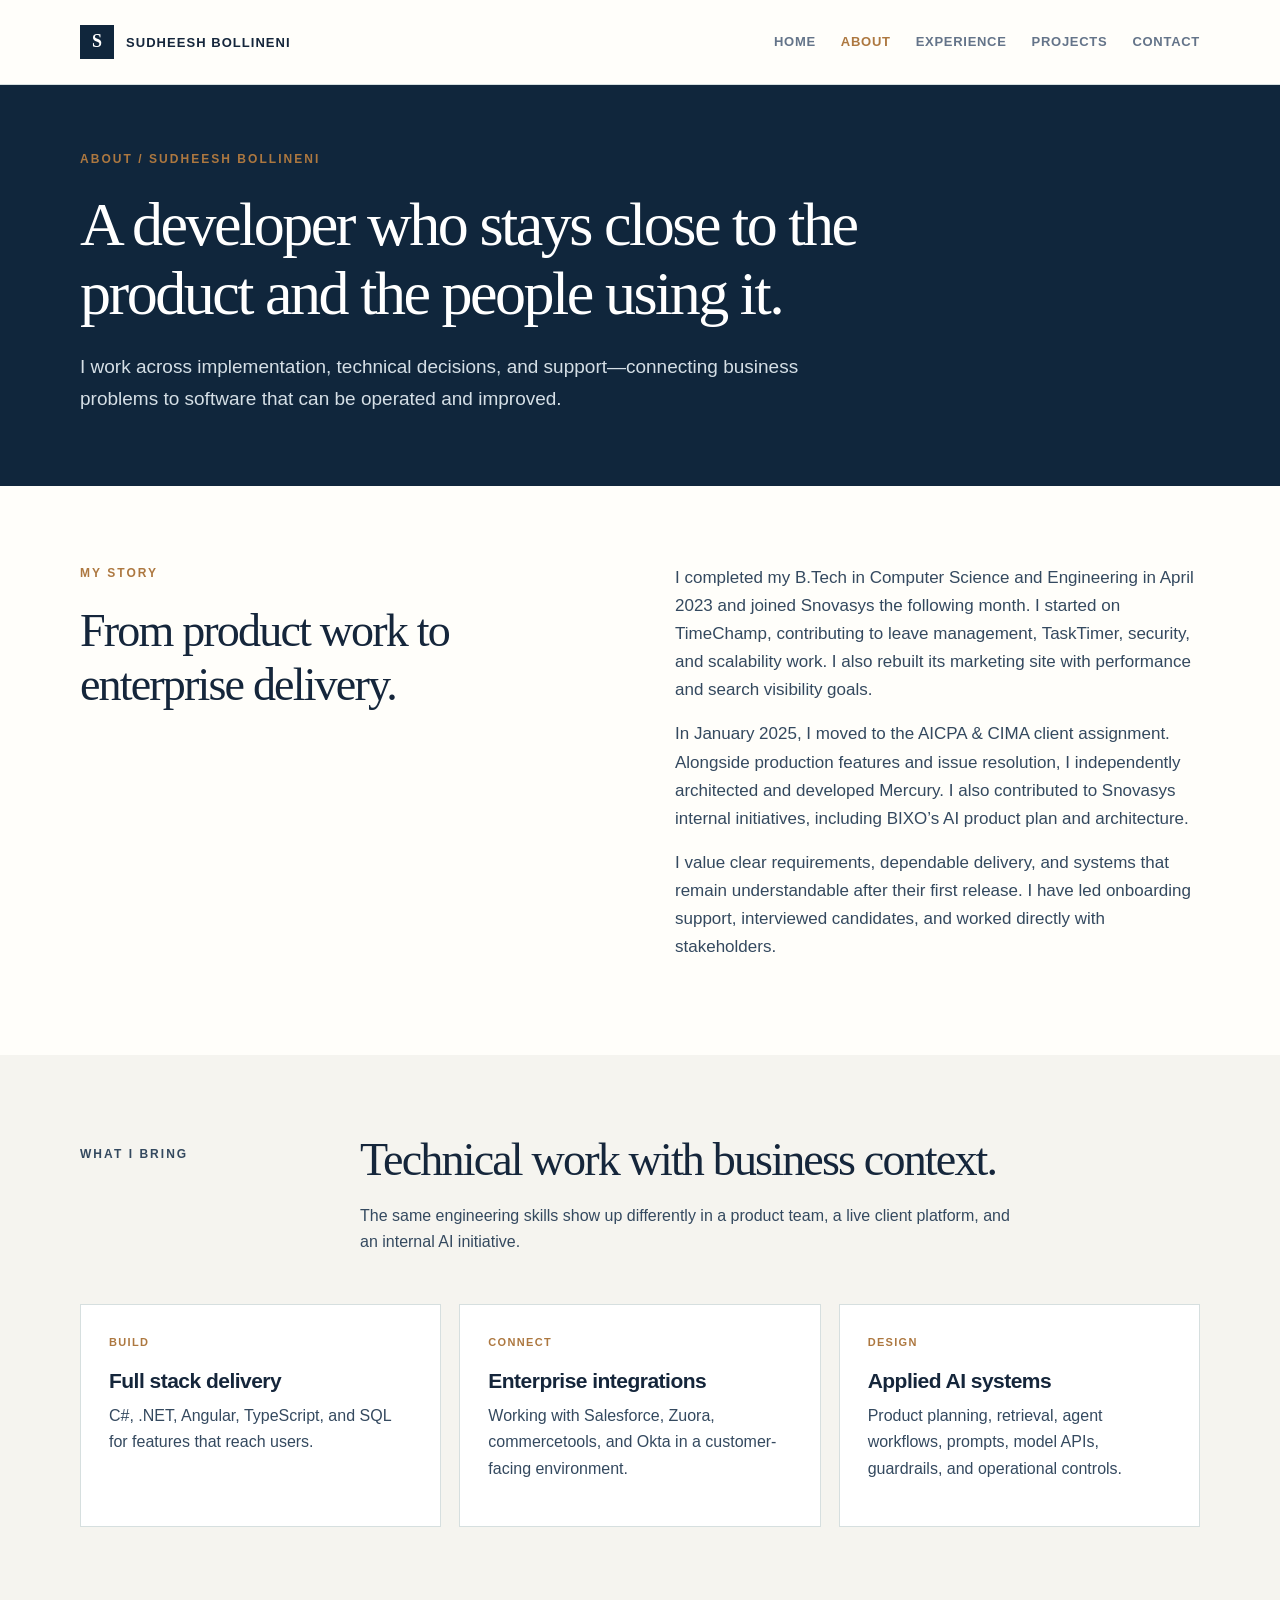
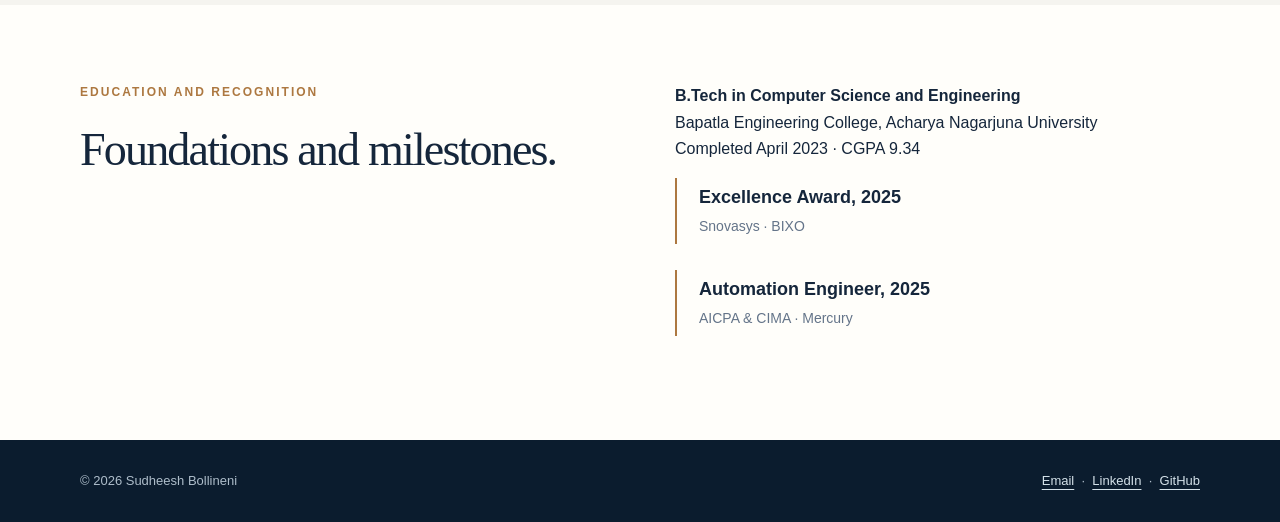
==== commit 50daa30e: "Emphasize product work and add Idea Management project" ====
--- a/about.html
+++ b/about.html
@@ -2,7 +2,7 @@
 <html lang="en"><head><meta charset="utf-8"><meta name="viewport" content="width=device-width,initial-scale=1"><meta name="theme-color" content="#10263c"><meta name="description" content=".NET full stack developer and applied AI product builder"><title>About | Sudheesh Bollineni</title><link rel="stylesheet" href="css/site.css"></head>
 <body><a class="skip" href="#main">Skip to content</a><header class="topbar"><div class="container topbar-inner"><a class="brand" href="index.html"><span class="brand-mark">S</span>Sudheesh Bollineni</a><nav class="nav" aria-label="Main navigation"><a href="index.html">Home</a><a href="about.html" aria-current="page">About</a><a href="experience.html">Experience</a><a href="products.html">Projects</a><a href="contact.html">Contact</a></nav></div></header><main id="main">
 <section class="subhero"><div class="container"><p class="eyebrow">About / Sudheesh Bollineni</p><h1>A developer who stays close to the product and the people using it.</h1><p class="lead">I work across implementation, technical decisions, and support—connecting business problems to software that can be operated and improved.</p></div></section>
-<section class="section alt"><div class="container split"><div><p class="eyebrow">My story</p><h2>From product work to enterprise delivery.</h2></div><div class="prose"><p>I completed my B.Tech in Computer Science and Engineering in April 2023 and joined Snovasys the following month. I started on TimeChamp, rebuilding its marketing site with performance and search visibility goals before contributing to product features and scalability work.</p><p>In January 2025, I moved to the AICPA &amp; CIMA client assignment. Alongside production features and issue resolution, I independently architected and developed Mercury. I also contributed to Snovasys internal initiatives, including BIXO’s AI product plan and architecture.</p><p>I value clear requirements, dependable delivery, and systems that remain understandable after their first release. I have led onboarding support, interviewed candidates, and worked directly with stakeholders.</p></div></div></section>
+<section class="section alt"><div class="container split"><div><p class="eyebrow">My story</p><h2>From product work to enterprise delivery.</h2></div><div class="prose"><p>I completed my B.Tech in Computer Science and Engineering in April 2023 and joined Snovasys the following month. I started on TimeChamp, contributing to leave management, TaskTimer, security, and scalability work. I also rebuilt its marketing site with performance and search visibility goals.</p><p>In January 2025, I moved to the AICPA &amp; CIMA client assignment. Alongside production features and issue resolution, I independently architected and developed Mercury. I also contributed to Snovasys internal initiatives, including BIXO’s AI product plan and architecture.</p><p>I value clear requirements, dependable delivery, and systems that remain understandable after their first release. I have led onboarding support, interviewed candidates, and worked directly with stakeholders.</p></div></div></section>
 <section class="section"><div class="container"><div class="section-header"><p class="eyebrow">What I bring</p><div><h2>Technical work with business context.</h2><p>The same engineering skills show up differently in a product team, a live client platform, and an internal AI initiative.</p></div></div><div class="grid-3"><div class="card"><p class="meta">Build</p><h3>Full stack delivery</h3><p>C#, .NET, Angular, TypeScript, and SQL for features that reach users.</p></div><div class="card"><p class="meta">Connect</p><h3>Enterprise integrations</h3><p>Working with Salesforce, Zuora, commercetools, and Okta in a customer-facing environment.</p></div><div class="card"><p class="meta">Design</p><h3>Applied AI systems</h3><p>Product planning, retrieval, agent workflows, prompts, model APIs, guardrails, and operational controls.</p></div></div></div></section>
 <section class="section alt"><div class="container split"><div><p class="eyebrow">Education and recognition</p><h2>Foundations and milestones.</h2></div><div><p><strong>B.Tech in Computer Science and Engineering</strong><br>Bapatla Engineering College, Acharya Nagarjuna University<br>Completed April 2023 · CGPA 9.34</p><div class="award"><strong>Excellence Award, 2025</strong><span>Snovasys · BIXO</span></div><div class="award"><strong>Automation Engineer, 2025</strong><span>AICPA &amp; CIMA · Mercury</span></div></div></div></section></main>
 <footer class="footer"><div class="container"><span>© 2026 Sudheesh Bollineni</span><span><a href="mailto:sudheeshbollineni34@gmail.com">Email</a> &nbsp;·&nbsp; <a href="https://www.linkedin.com/in/sudheesh-bollineni-a47b39232/">LinkedIn</a> &nbsp;·&nbsp; <a href="https://github.com/SudheeshBollineni/MyPortfolio">GitHub</a></span></div></footer></body></html>
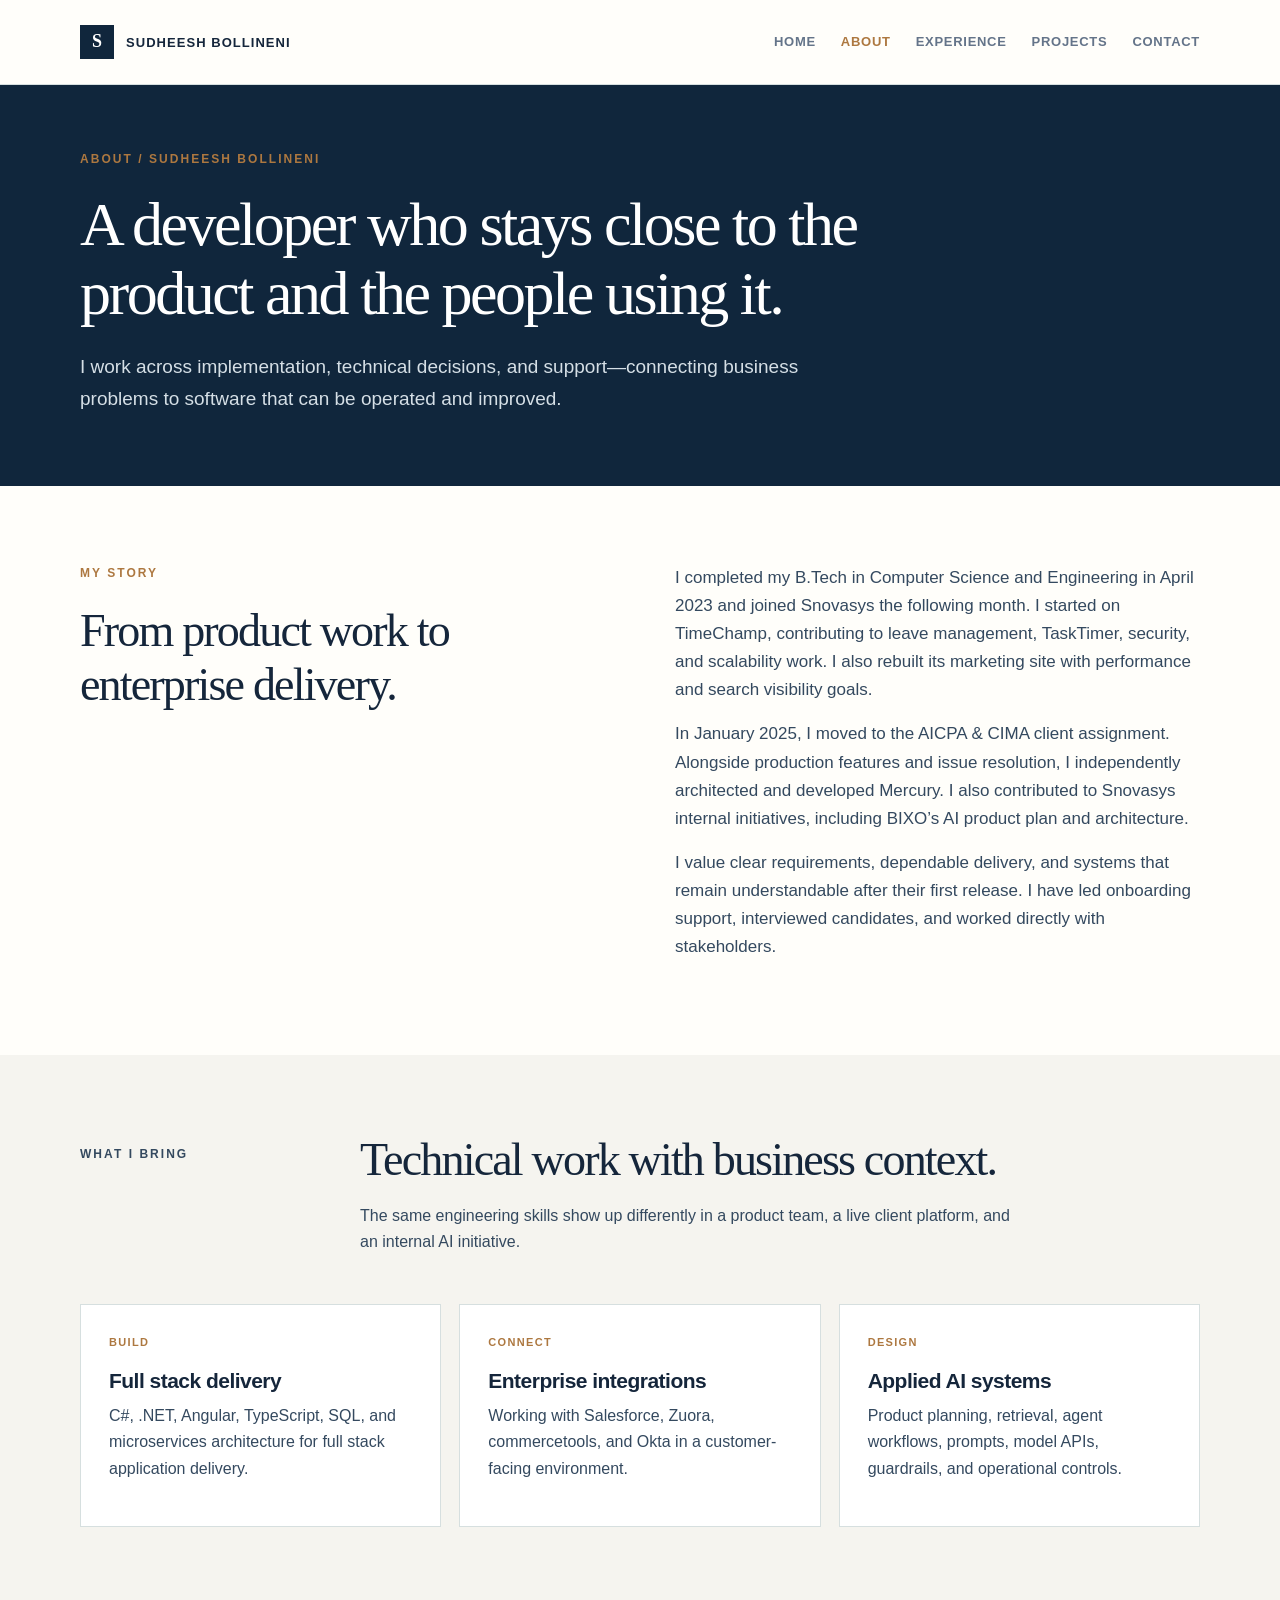
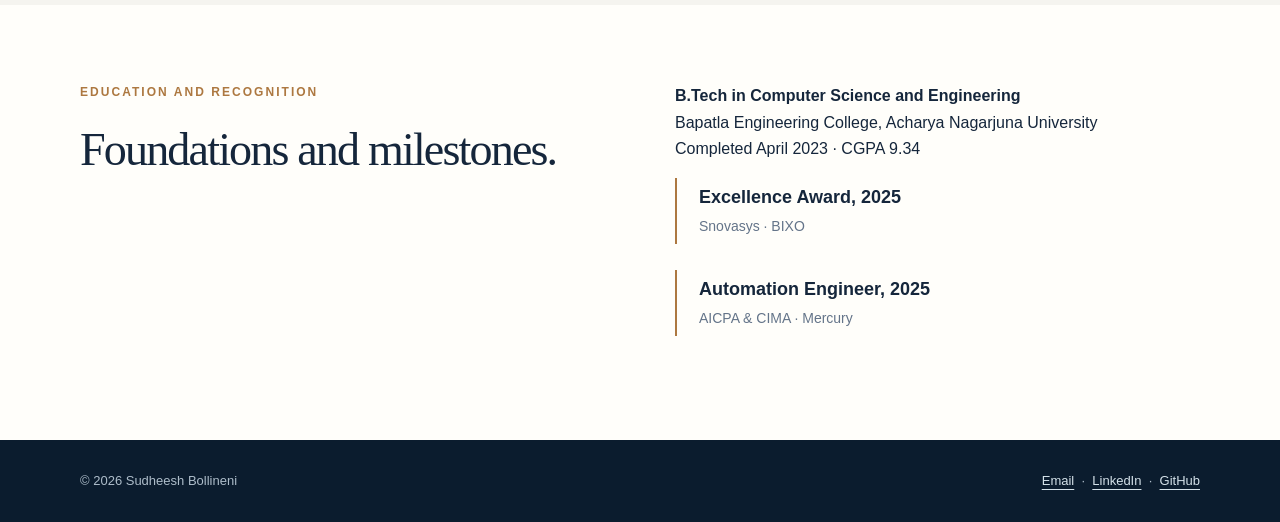
==== commit c4490025: "Align portfolio skills and client experience with resume" ====
--- a/about.html
+++ b/about.html
@@ -3,6 +3,6 @@
 <body><a class="skip" href="#main">Skip to content</a><header class="topbar"><div class="container topbar-inner"><a class="brand" href="index.html"><span class="brand-mark">S</span>Sudheesh Bollineni</a><nav class="nav" aria-label="Main navigation"><a href="index.html">Home</a><a href="about.html" aria-current="page">About</a><a href="experience.html">Experience</a><a href="products.html">Projects</a><a href="contact.html">Contact</a></nav></div></header><main id="main">
 <section class="subhero"><div class="container"><p class="eyebrow">About / Sudheesh Bollineni</p><h1>A developer who stays close to the product and the people using it.</h1><p class="lead">I work across implementation, technical decisions, and support—connecting business problems to software that can be operated and improved.</p></div></section>
 <section class="section alt"><div class="container split"><div><p class="eyebrow">My story</p><h2>From product work to enterprise delivery.</h2></div><div class="prose"><p>I completed my B.Tech in Computer Science and Engineering in April 2023 and joined Snovasys the following month. I started on TimeChamp, contributing to leave management, TaskTimer, security, and scalability work. I also rebuilt its marketing site with performance and search visibility goals.</p><p>In January 2025, I moved to the AICPA &amp; CIMA client assignment. Alongside production features and issue resolution, I independently architected and developed Mercury. I also contributed to Snovasys internal initiatives, including BIXO’s AI product plan and architecture.</p><p>I value clear requirements, dependable delivery, and systems that remain understandable after their first release. I have led onboarding support, interviewed candidates, and worked directly with stakeholders.</p></div></div></section>
-<section class="section"><div class="container"><div class="section-header"><p class="eyebrow">What I bring</p><div><h2>Technical work with business context.</h2><p>The same engineering skills show up differently in a product team, a live client platform, and an internal AI initiative.</p></div></div><div class="grid-3"><div class="card"><p class="meta">Build</p><h3>Full stack delivery</h3><p>C#, .NET, Angular, TypeScript, and SQL for features that reach users.</p></div><div class="card"><p class="meta">Connect</p><h3>Enterprise integrations</h3><p>Working with Salesforce, Zuora, commercetools, and Okta in a customer-facing environment.</p></div><div class="card"><p class="meta">Design</p><h3>Applied AI systems</h3><p>Product planning, retrieval, agent workflows, prompts, model APIs, guardrails, and operational controls.</p></div></div></div></section>
+<section class="section"><div class="container"><div class="section-header"><p class="eyebrow">What I bring</p><div><h2>Technical work with business context.</h2><p>The same engineering skills show up differently in a product team, a live client platform, and an internal AI initiative.</p></div></div><div class="grid-3"><div class="card"><p class="meta">Build</p><h3>Full stack delivery</h3><p>C#, .NET, Angular, TypeScript, SQL, and microservices architecture for full stack application delivery.</p></div><div class="card"><p class="meta">Connect</p><h3>Enterprise integrations</h3><p>Working with Salesforce, Zuora, commercetools, and Okta in a customer-facing environment.</p></div><div class="card"><p class="meta">Design</p><h3>Applied AI systems</h3><p>Product planning, retrieval, agent workflows, prompts, model APIs, guardrails, and operational controls.</p></div></div></div></section>
 <section class="section alt"><div class="container split"><div><p class="eyebrow">Education and recognition</p><h2>Foundations and milestones.</h2></div><div><p><strong>B.Tech in Computer Science and Engineering</strong><br>Bapatla Engineering College, Acharya Nagarjuna University<br>Completed April 2023 · CGPA 9.34</p><div class="award"><strong>Excellence Award, 2025</strong><span>Snovasys · BIXO</span></div><div class="award"><strong>Automation Engineer, 2025</strong><span>AICPA &amp; CIMA · Mercury</span></div></div></div></section></main>
 <footer class="footer"><div class="container"><span>© 2026 Sudheesh Bollineni</span><span><a href="mailto:sudheeshbollineni34@gmail.com">Email</a> &nbsp;·&nbsp; <a href="https://www.linkedin.com/in/sudheesh-bollineni-a47b39232/">LinkedIn</a> &nbsp;·&nbsp; <a href="https://github.com/SudheeshBollineni/MyPortfolio">GitHub</a></span></div></footer></body></html>
